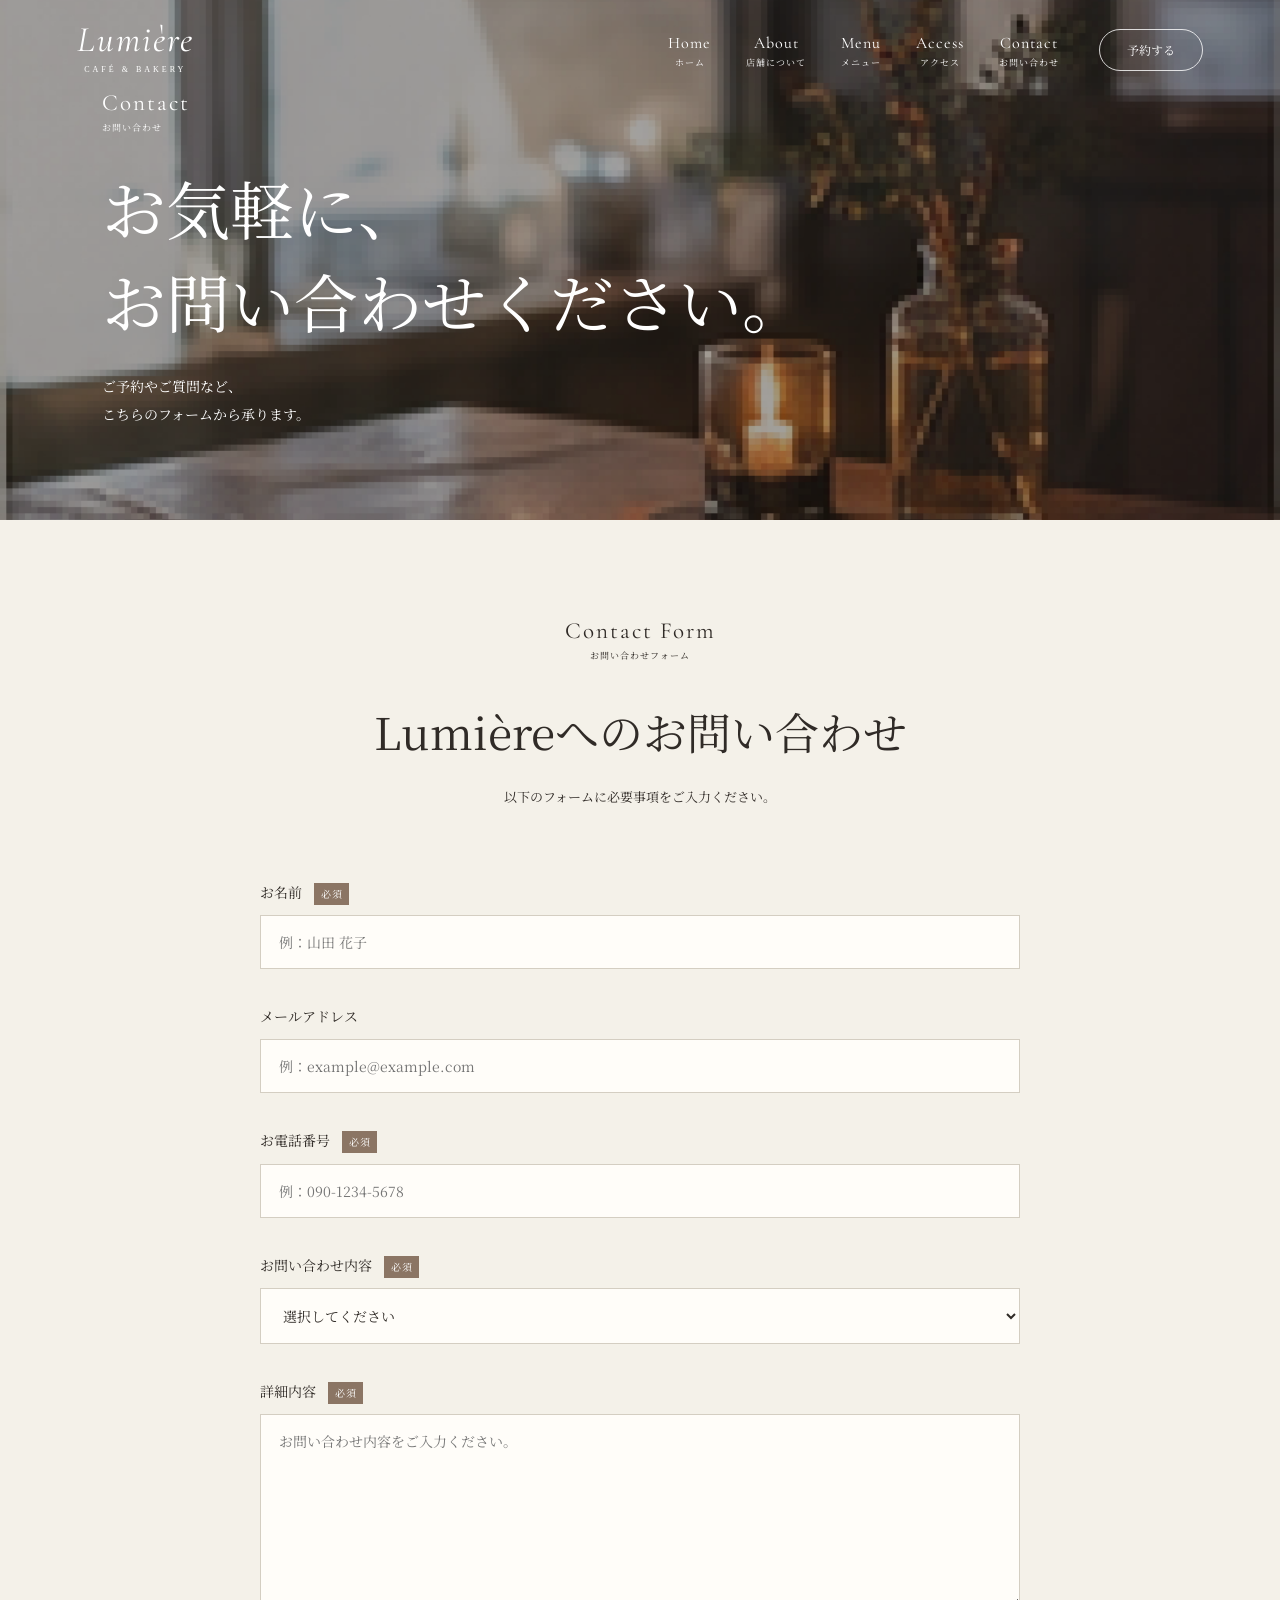
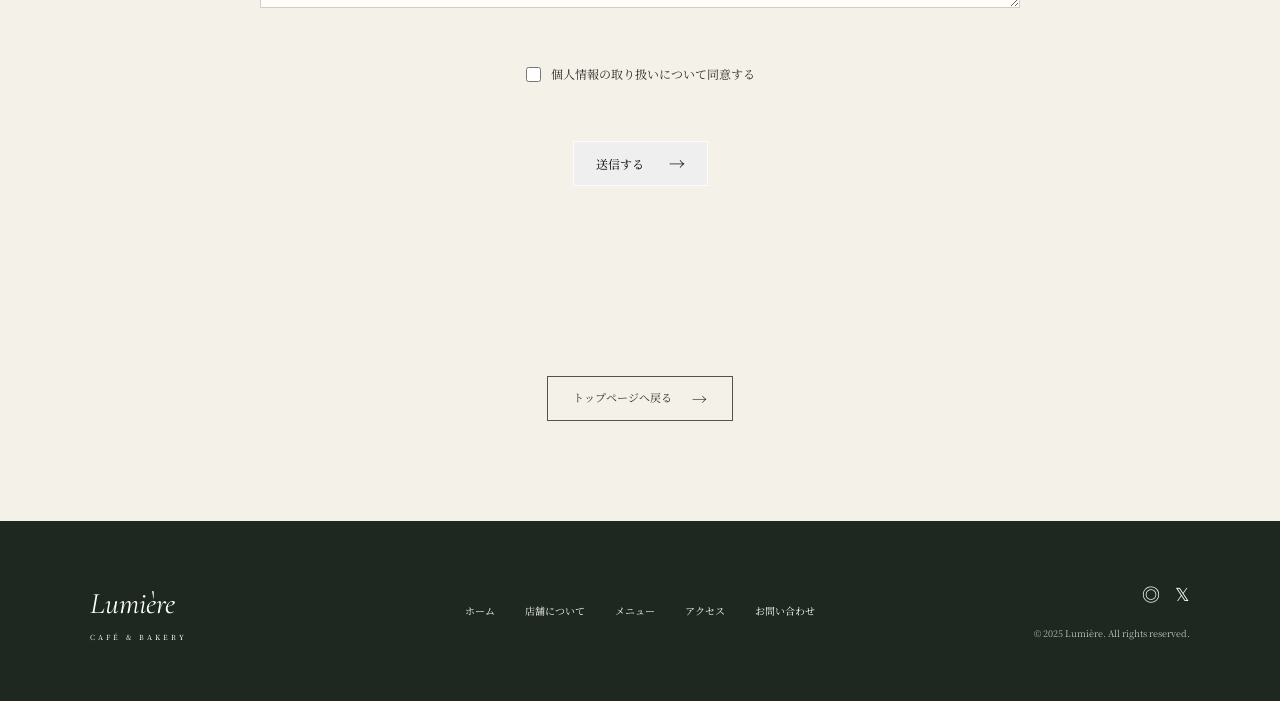
==== contact.html @ fac1e692 "お問い合わせフォームの送信完了画面を追加" ====
<!DOCTYPE html>
<html lang="ja">
<head>
    <meta charset="UTF-8">
    <meta name="viewport" content="width=device-width, initial-scale=1.0">

    <title>Contact | Lumière Café & Bakery</title>

    <meta
        name="description"
        content="Lumièreへのご予約・お問い合わせはこちらから。"
    >

    <link rel="stylesheet" href="style.css">

    <!-- Google Fonts -->
    <link rel="preconnect" href="https://fonts.googleapis.com">
    <link rel="preconnect" href="https://fonts.gstatic.com" crossorigin>

    <link
        href="https://fonts.googleapis.com/css2?family=Cormorant+Garamond:wght@400;500;600&family=Noto+Serif+JP:wght@400;500;600&display=swap"
        rel="stylesheet"
    >
</head>

<body>

<!-- =========================
     Header
========================= -->

<header class="header">

    <a href="index.html" class="logo">
        <span class="logo-main">Lumière</span>
        <span class="logo-sub">CAFÉ & BAKERY</span>
    </a>

    <nav class="nav">

        <a href="index.html#home">
            Home
            <span>ホーム</span>
        </a>

        <a href="index.html#about">
            About
            <span>店舗について</span>
        </a>

        <a href="index.html#menu">
            Menu
            <span>メニュー</span>
        </a>

        <a href="index.html#access">
            Access
            <span>アクセス</span>
        </a>

        <a href="contact.html">
            Contact
            <span>お問い合わせ</span>
        </a>

    </nav>

    <a href="contact.html" class="reserve-button">
        予約する
    </a>

    <button class="menu-button" aria-label="メニューを開く">
        <span></span>
        <span></span>
        <span></span>
    </button>

</header>


<main>

<!-- =========================
     Contact Hero
========================= -->

<section class="subpage-hero contact-hero">

    <div class="subpage-hero-image">

        <img
            src="images/contact.jpg"
            alt="Lumièreの店内"
        >

    </div>

    <div class="subpage-hero-overlay"></div>

    <div class="subpage-hero-content">

        <p class="section-label">
            Contact
        </p>

        <span class="section-label-jp">
            お問い合わせ
        </span>

        <h1>
            お気軽に、<br>
            お問い合わせください。
        </h1>

        <p>
            ご予約やご質問など、<br>
            こちらのフォームから承ります。
        </p>

    </div>

</section>


<!-- =========================
     Contact Form
========================= -->

<section class="contact-form-section section">

    <div class="contact-form-heading">

        <p class="section-label">
            Contact Form
        </p>

        <span class="section-label-jp">
            お問い合わせフォーム
        </span>

        <h2>
            Lumièreへのお問い合わせ
        </h2>

        <p>
            以下のフォームに必要事項をご入力ください。
        </p>

    </div>


    <form class="contact-form" id="contactForm">

        <!-- お名前 -->

        <div class="form-group">

            <label for="name">
                お名前
                <span class="required">必須</span>
            </label>

            <input
                type="text"
                id="name"
                name="name"
                placeholder="例：山田 花子"
                required
            >

        </div>


        <!-- メールアドレス -->

        <div class="form-group">

            <label for="email">
                メールアドレス
            </label>

            <input
                type="email"
                id="email"
                name="email"
                placeholder="例：example@example.com"
                required
            >

        </div>


        <!-- 電話番号 -->

        <div class="form-group">

            <label for="tel">
                お電話番号
                <span class="required">必須</span>
            </label>

            <input
                type="tel"
                id="tel"
                name="tel"
                placeholder="例：090-1234-5678"
                required
            >

        </div>


        <!-- 問い合わせ種類 -->

        <div class="form-group">

            <label for="category">
                お問い合わせ内容
                <span class="required">必須</span>
            </label>

            <select
                id="category"
                name="category"
                required
            >

                <option value="">
                    選択してください
                </option>

                <option value="reservation">
                    ご予約について
                </option>

                <option value="menu">
                    メニューについて
                </option>

                <option value="access">
                    アクセスについて
                </option>

                <option value="other">
                    その他
                </option>

            </select>

        </div>


        <!-- 詳細内容 -->

        <div class="form-group">

            <label for="message">
                詳細内容
                <span class="required">必須</span>
            </label>

            <textarea
                id="message"
                name="message"
                rows="8"
                placeholder="お問い合わせ内容をご入力ください。"
                required
            ></textarea>

        </div>


        <!-- 同意 -->

        <div class="form-agreement">

            <label>

                <input
                    type="checkbox"
                    required
                >

                <span>
                    個人情報の取り扱いについて同意する
                </span>

            </label>

        </div>


        <!-- 送信 -->

        <div class="form-submit">

            <button
                type="submit"
                class="outline-button"
            >
                送信する
                <span>→</span>
            </button>

        </div>

        </form>

        <div class="form-success" id="formSuccess">

        <p class="section-label">
            Thank You
        </p>

        <span class="section-label-jp">
            送信完了
        </span>

        <h2>
            お問い合わせを<br>
            受け付けました。
        </h2>

        <p>
            お問い合わせありがとうございます。<br>
            内容を確認のうえ、担当者よりご連絡いたします。
        </p>

    <a href="index.html" class="text-button">
        トップページへ戻る
        <span>→</span>
    </a>

</div>

</section>


<!-- =========================
     Back
========================= -->

<section class="contact-back">

    <a
        href="index.html"
        class="text-button"
    >
        トップページへ戻る
        <span>→</span>
    </a>

</section>

</main>


<!-- =========================
     Footer
========================= -->

<footer class="footer">

    <div class="footer-logo">

        <span>Lumière</span>
        <small>CAFÉ & BAKERY</small>

    </div>

    <nav class="footer-nav">

        <a href="index.html#home">
            ホーム
        </a>

        <a href="index.html#about">
            店舗について
        </a>

        <a href="index.html#menu">
            メニュー
        </a>

        <a href="index.html#access">
            アクセス
        </a>

        <a href="contact.html">
            お問い合わせ
        </a>

    </nav>

    <div class="footer-right">

        <div class="sns">
            <a href="#">◎</a>
            <a href="#">𝕏</a>
        </div>

        <p>
            © 2025 Lumière. All rights reserved.
        </p>

    </div>

</footer>


<script src="script.js"></script>

</body>
</html>
---- style.css ----
/* =========================
   Reset
========================= */

* {
    margin: 0;
    padding: 0;
    box-sizing: border-box;
}

html {
    scroll-behavior: smooth;
}

body {
    color: #302b27;
    background: #f4f1e9;
    font-family: "Noto Serif JP", serif;
    line-height: 1.8;
}

img {
    display: block;
    width: 100%;
    height: 100%;
    object-fit: cover;
}

a {
    color: inherit;
    text-decoration: none;
}

button {
    font-family: inherit;
}


/* =========================
   Header
========================= */

.header {
    position: absolute;
    top: 0;
    left: 0;
    z-index: 100;

    width: 100%;
    height: 100px;

    display: flex;
    align-items: center;

    padding: 0 6vw;

    color: white;
}


/* Logo */

.logo {
    display: flex;
    flex-direction: column;

    margin-right: auto;
}

.logo-main {
    font-family: "Cormorant Garamond", serif;
    font-size: 36px;
    font-style: italic;
    line-height: 1;
    letter-spacing: 2px;
}

.logo-sub {
    font-family: serif;
    font-size: 8px;
    letter-spacing: 3px;
    text-align: center;
    margin-top: 5px;
}


/* Navigation */

.nav {
    display: flex;
    gap: 35px;
    align-items: center;
}

.nav a {
    position: relative;

    font-family: "Cormorant Garamond", serif;
    font-size: 16px;
    letter-spacing: 1px;

    text-align: center;
}

.nav a span {
    display: block;

    font-family: "Noto Serif JP", serif;
    font-size: 9px;

    margin-top: -2px;
    letter-spacing: 1px;
}


/* Reservation */

.reserve-button {
    margin-left: 40px;

    border: 1px solid rgba(255,255,255,.8);
    border-radius: 30px;

    padding: 9px 27px;

    font-size: 12px;

    transition: .3s;
}

.reserve-button:hover {
    background: white;
    color: #292c27;
}


/* Mobile menu */

.menu-button {
    display: none;

    width: 40px;
    height: 40px;

    border: none;
    background: transparent;

    cursor: pointer;
}

.menu-button span {
    display: block;

    width: 25px;
    height: 1px;

    margin: 6px auto;

    background: white;
}


/* =========================
   Hero
========================= */

.hero {
    position: relative;

    height: 100vh;
    min-height: 700px;

    overflow: hidden;

    color: white;
}

.hero-bg {
    position: absolute;
    inset: 0;
}

.hero-overlay {
    position: absolute;
    inset: 0;

    background:
        linear-gradient(
            90deg,
            rgba(20, 15, 12, .75),
            rgba(20, 15, 12, .25) 65%,
            rgba(20, 15, 12, .35)
        );
}

.hero-content {
    position: absolute;

    left: 10%;
    top: 50%;

    transform: translateY(-45%);

    z-index: 2;
}

.hero-small {
    font-size: 13px;
    letter-spacing: 3px;

    margin-bottom: 20px;
}

.hero h1 {
    font-family: "Noto Serif JP", serif;

    font-size: clamp(38px, 4vw, 60px);

    line-height: 1.5;
    font-weight: 400;

    letter-spacing: 8px;

    margin-bottom: 20px;
}

.hero-description {
    font-size: 13px;
    line-height: 2.2;

    margin-bottom: 30px;
}


/* Hero button */

.outline-button {
    display: inline-flex;

    align-items: center;
    justify-content: center;

    gap: 25px;

    min-width: 135px;

    padding: 10px 20px;

    border: 1px solid rgba(255,255,255,.8);

    font-size: 12px;

    transition: .3s;
}

.outline-button:hover {
    background: white;
    color: #302b27;
}

.outline-button span {
    font-size: 16px;
}


/* Handwritten text */

.hero-message {
    position: absolute;

    right: 6%;
    bottom: 15%;

    font-family: "Cormorant Garamond", serif;

    font-style: italic;
    font-size: 20px;

    line-height: 1.5;

    transform: rotate(-7deg);

    opacity: .85;
}


/* =========================
   Common Section
========================= */

.section {
    padding: 100px 7vw;
}

.section-label {
    font-family: "Cormorant Garamond", serif;

    font-size: 23px;
    letter-spacing: 2px;

    line-height: 1;
}

.section-label-jp {
    display: block;

    font-size: 9px;

    margin-top: 5px;
    margin-bottom: 25px;

    letter-spacing: 1px;
}


/* =========================
   About
========================= */

.about {
    display: grid;

    grid-template-columns:
        1.15fr
        1.2fr
        .8fr;

    gap: 40px;

    align-items: center;

    background: #f4f1e9;
}

.about-image {
    height: 500px;
}

.about-content {
    padding: 30px;
}

.about-content h2 {
    font-size: 30px;

    font-weight: 400;
    line-height: 1.7;

    margin-bottom: 25px;
}

.about-content p:not(.section-label) {
    font-size: 13px;
    line-height: 2.1;

    margin-bottom: 10px;
}

.about-small-image {
    height: 400px;
    margin-top: 70px;
}


/* Text button */

.text-button {
    display: inline-flex;

    align-items: center;
    gap: 20px;

    border: 1px solid #55534d;

    padding: 8px 25px;

    font-size: 11px;

    margin-top: 20px;

    transition: .3s;
}

.text-button:hover {
    background: #30372f;
    color: white;
}

.text-button span {
    font-size: 15px;
}


/* =========================
   Menu
========================= */

.menu {
    background: #1e2821;
    color: #f4f1e9;

    display: grid;

    grid-template-columns: 220px 1fr;

    gap: 60px;
}

.menu-intro {
    padding-top: 10px;
}

.menu-intro > p:not(.section-label) {
    font-size: 12px;

    line-height: 2;

    margin-bottom: 20px;
}

.menu .outline-button {
    border-color: rgba(255,255,255,.7);
}


.menu-items {
    display: grid;

    grid-template-columns:
        repeat(4, 1fr);

    gap: 20px;
}

.menu-image {
    aspect-ratio: 1 / 1;

    overflow: hidden;

    margin-bottom: 12px;
}

.menu-item img {
    transition: transform .5s;
}

.menu-item:hover img {
    transform: scale(1.05);
}

.menu-item h3 {
    font-family: "Cormorant Garamond", serif;

    font-size: 18px;
    font-weight: 500;

    line-height: 1.2;
}

.menu-jp {
    font-size: 9px;
    opacity: .8;

    margin-top: 3px;
}

.price {
    display: block;

    font-size: 11px;

    margin-top: 3px;
}

/* =========================
   Gallery
========================= */

.gallery {
    display: grid;

    grid-template-columns:
        1.3fr
        1fr;

    gap: 70px;

    align-items: center;

    background: #f4f1e9;
}


/* Gallery Images */

.gallery-images {
    display: grid;

    grid-template-columns:
        1.2fr
        1fr;

    gap: 8px;

    height: 400px;
}


/* 大きい画像 */

.gallery-large {
    width: 100%;
    height: 400px;

    object-fit: cover;
    object-position: center;

    overflow: hidden;
}


/* 右側 */

.gallery-grid {
    display: grid;

    grid-template-columns: 1fr;
    grid-template-rows: 1fr 1fr;

    gap: 8px;

    height: 400px;
}


/* 右側の画像 */

.gallery-grid img {
    width: 100%;
    height: 100%;

    object-fit: cover;
    object-position: center;

    min-height: 0;
}


/* Gallery Content */

.gallery-content {
    position: relative;

    padding: 30px;
}

.gallery-content > p:not(.section-label) {
    font-size: 13px;

    line-height: 2.2;

    max-width: 450px;
}

.handwritten {
    position: absolute;

    right: 0;
    bottom: -50px;

    font-family: "Cormorant Garamond", serif;

    font-style: italic;
    font-size: 22px !important;

    line-height: 1.2 !important;

    transform: rotate(-8deg);

    opacity: .7;
}


/* =========================
   Information
========================= */

.information {
    padding-top: 30px;

    display: grid;

    grid-template-columns: 1fr 1fr;

    gap: 20px;
}

.info-box {
    display: grid;

    grid-template-columns: 1fr 1fr;

    min-height: 270px;

    border: 1px solid #dedbd3;

    background: rgba(255,255,255,.25);
}

.info-text {
    padding: 30px;
}

.info-text > p:not(.section-label) {
    font-size: 11px;

    line-height: 2;

    margin-bottom: 10px;
}

.map {
    position: relative;

    display: flex;

    justify-content: center;
    align-items: center;

    background:
        repeating-linear-gradient(
            45deg,
            #e9e7e0,
            #e9e7e0 20px,
            #e2dfd6 20px,
            #e2dfd6 22px
        );

    color: #777;
}

.map-pin {
    position: absolute;

    font-size: 30px;

    color: #30372f;

    transform: translateY(-20px);
}

.map span {
    margin-top: 70px;

    font-family: "Cormorant Garamond", serif;

    font-size: 20px;
}


.contact-image {
    overflow: hidden;
}


/* =========================
   Footer
========================= */

.footer {
    min-height: 180px;

    padding: 45px 7vw;

    display: grid;

    grid-template-columns:
        1fr
        2fr
        1fr;

    align-items: center;

    background: #1e2821;

    color: white;
}


/* Footer logo */

.footer-logo {
    display: flex;
    flex-direction: column;
}

.footer-logo span {
    font-family: "Cormorant Garamond", serif;

    font-size: 30px;

    font-style: italic;
}

.footer-logo small {
    font-size: 7px;

    letter-spacing: 3px;
}


/* Footer nav */

.footer-nav {
    display: flex;

    justify-content: center;

    gap: 30px;

    font-size: 10px;
}


/* Footer right */

.footer-right {
    text-align: right;
}

.sns {
    display: flex;

    justify-content: flex-end;

    gap: 15px;

    margin-bottom: 15px;
}

.sns a {
    font-family: sans-serif;

    font-size: 18px;
}

.footer-right p {
    font-size: 9px;

    opacity: .7;
}


/* =========================
   Responsive
========================= */

@media (max-width: 1000px) {

    .nav {
        gap: 18px;
    }

    .nav a {
        font-size: 14px;
    }

    .reserve-button {
        margin-left: 20px;
        padding: 8px 18px;
    }

    .about {
        grid-template-columns: 1fr 1fr;
    }

    .about-small-image {
        display: none;
    }

    .menu {
        grid-template-columns: 1fr;
    }

    .menu-items {
        grid-template-columns: repeat(2, 1fr);
    }

    .gallery {
        grid-template-columns: 1fr;
    }

    .information {
        grid-template-columns: 1fr;
    }

}


@media (max-width: 700px) {

    .header {
        height: 80px;
        padding: 0 25px;
    }

    .logo-main {
        font-size: 30px;
    }

    .nav {
        display: none;

        position: absolute;

        top: 80px;
        left: 0;

        width: 100%;

        padding: 30px;

        flex-direction: column;

        gap: 20px;

        background: rgba(25,30,26,.97);
    }

    .nav.active {
        display: flex;
    }

    .nav a {
        font-size: 18px;
    }

    .nav a span {
        font-size: 9px;
    }

    .reserve-button {
        display: none;
    }

    .menu-button {
        display: block;
    }


    /* Hero */

    .hero {
        min-height: 650px;
    }

    .hero-content {
        left: 25px;
        right: 25px;
    }

    .hero h1 {
        font-size: 35px;
        letter-spacing: 5px;
    }

    .hero-description {
        font-size: 11px;
    }

    .hero-message {
        right: 20px;
        bottom: 10%;
        font-size: 16px;
    }


    /* Sections */

    .section {
        padding: 70px 25px;
    }


    /* About */

    .about {
        display: block;
    }

    .about-image {
        height: 350px;
        margin-bottom: 30px;
    }

    .about-content {
        padding: 0;
    }

    .about-content h2 {
        font-size: 25px;
    }


    /* Menu */

    .menu {
        display: block;
    }

    .menu-intro {
        margin-bottom: 40px;
    }

    .menu-items {
        grid-template-columns: 1fr 1fr;
        gap: 25px 12px;
    }


    /* Gallery */

    .gallery-images {
        height: auto;

        grid-template-columns: 1fr;
    }

    .gallery-large {
        height: 300px;
    }

    .gallery-grid {
        height: 250px;
    }

    .gallery-content {
        padding: 20px 0;
    }

    .handwritten {
        position: static;
        margin-top: 50px;
    }


    /* Information */

    .info-box {
        grid-template-columns: 1fr;
    }

    .map {
        min-height: 200px;
    }

    .contact-image {
        min-height: 220px;
    }


    /* Footer */

    .footer {
        grid-template-columns: 1fr;

        gap: 30px;

        text-align: center;

        padding: 40px 25px;
    }

    .footer-nav {
        flex-wrap: wrap;
        gap: 15px;
    }

    .footer-right {
        text-align: center;
    }

    .sns {
        justify-content: center;
    }

}

/* =========================
   Scroll Animation
========================= */

.section {
    opacity: 0;
    transform: translateY(30px);
    transition: opacity .8s ease, transform .8s ease;
}

.section.show {
    opacity: 1;
    transform: translateY(0);
}

/* =========================
   About Detail Page
========================= */

.subpage-hero {
    position: relative;
    height: 520px;
    overflow: hidden;
}

.subpage-hero-image {
    position: absolute;
    inset: 0;
}

.subpage-hero-image img {
    width: 100%;
    height: 100%;
    object-fit: cover;
}

.subpage-hero-overlay {
    position: absolute;
    inset: 0;
    background: rgba(35, 30, 26, 0.42);
}

.subpage-hero-content {
    position: relative;
    z-index: 2;
    height: 100%;

    display: flex;
    flex-direction: column;
    justify-content: center;

    padding: 0 8%;
    color: #fff;
}

.subpage-hero-content .section-label {
    color: #fff;
}

.subpage-hero-content .section-label-jp {
    color: #fff;
    margin-bottom: 25px;
}

.subpage-hero-content h1 {
    font-size: clamp(36px, 5vw, 64px);
    font-weight: 400;
    line-height: 1.45;
    margin-bottom: 25px;
}

.subpage-hero-content > p:last-child {
    font-size: 14px;
    line-height: 2;
}


/* =========================
   About Concept
========================= */

.about-detail {
    display: grid;
    grid-template-columns: 1fr 1fr;
    gap: 90px;
    align-items: center;
}

.about-detail-image {
    height: 520px;
    overflow: hidden;
}

.about-detail-image img {
    width: 100%;
    height: 100%;
    object-fit: cover;
}

.about-detail-content {
    padding-right: 8%;
}

.about-detail-content h2 {
    font-size: clamp(30px, 4vw, 46px);
    font-weight: 400;
    line-height: 1.7;
    margin: 35px 0;
}

.about-detail-content p {
    font-size: 14px;
    line-height: 2.4;
    margin-bottom: 20px;
}


/* =========================
   Interior
========================= */

.about-interior {
    background: #eee9de;
}

.about-section-heading {
    text-align: center;
    margin-bottom: 60px;
}

.about-section-heading h2 {
    font-size: clamp(28px, 4vw, 44px);
    font-weight: 400;
    line-height: 1.7;
    margin-top: 30px;
}

.about-interior-grid {
    display: grid;
    grid-template-columns: 1.5fr 1fr;
    gap: 12px;
    max-width: 1000px;
    margin: 0 auto;
}

.about-interior-large {
    height: 500px;
}

.about-interior-small {
    height: 500px;
}

.about-interior-grid img {
    width: 100%;
    height: 100%;
    object-fit: cover;
}


/* =========================
   Commitment
========================= */

.about-commitment-heading {
    text-align: center;
    margin-bottom: 70px;
}

.about-commitment-heading h2 {
    font-size: clamp(28px, 4vw, 44px);
    font-weight: 400;
    line-height: 1.7;
    margin-top: 30px;
}

.commitment-items {
    display: grid;
    grid-template-columns: repeat(3, 1fr);
    gap: 50px;
    max-width: 1100px;
    margin: 0 auto;
}

.commitment-item {
    text-align: center;
}

.commitment-number {
    font-family: "Cormorant Garamond", serif;
    font-size: 18px;
    letter-spacing: 0.15em;
    margin-bottom: 20px;
}

.commitment-item h3 {
    font-family: "Cormorant Garamond", serif;
    font-size: 34px;
    font-weight: 500;
    letter-spacing: 0.05em;
}

.commitment-item h4 {
    font-size: 15px;
    font-weight: 500;
    margin: 10px 0 25px;
}

.commitment-item p {
    font-size: 13px;
    line-height: 2.3;
    text-align: left;
}


/* =========================
   Seasonal
========================= */

.about-season {
    display: grid;
    grid-template-columns: 1fr 1fr;
    gap: 80px;
    align-items: center;
    background: #eee9de;
}

.about-season-image {
    height: 520px;
}

.about-season-image img {
    width: 100%;
    height: 100%;
    object-fit: cover;
}

.about-season-content {
    padding-right: 10%;
}

.about-season-content h2 {
    font-size: clamp(30px, 4vw, 46px);
    font-weight: 400;
    margin: 30px 0;
}

.about-season-content p {
    font-size: 14px;
    line-height: 2.4;
    margin-bottom: 18px;
}


/* =========================
   About Message
========================= */

.about-message {
    text-align: center;
    padding-top: 140px;
    padding-bottom: 140px;
}

.about-message h2 {
    font-size: clamp(32px, 5vw, 54px);
    font-weight: 400;
    line-height: 1.7;
    margin: 35px 0;
}

.about-message > p:not(.section-label):not(.section-label-jp) {
    font-size: 14px;
    line-height: 2.5;
    margin-bottom: 25px;
}


/* =========================
   About Responsive
========================= */

@media (max-width: 700px) {

    .subpage-hero {
        height: 480px;
    }

    .subpage-hero-content {
        padding: 0 25px;
    }

    .subpage-hero-content h1 {
        font-size: 36px;
    }


    .about-detail {
        grid-template-columns: 1fr;
        gap: 45px;
    }

    .about-detail-image {
        height: 350px;
    }

    .about-detail-content {
        padding-right: 0;
    }


    .about-interior-grid {
        grid-template-columns: 1fr;
    }

    .about-interior-large,
    .about-interior-small {
        height: 300px;
    }


    .commitment-items {
        grid-template-columns: 1fr;
        gap: 60px;
    }


    .about-season {
        grid-template-columns: 1fr;
        gap: 40px;
    }

    .about-season-image {
        height: 350px;
    }

    .about-season-content {
        padding-right: 0;
    }


    .about-message {
        padding-top: 90px;
        padding-bottom: 90px;
    }

}

/* =========================
   Contact Page
========================= */

.contact-form-section {
    background: #f4f1e9;
}

.contact-form-heading {
    text-align: center;
    margin-bottom: 70px;
}

.contact-form-heading h2 {
    font-size: clamp(28px, 4vw, 44px);
    font-weight: 400;
    line-height: 1.7;
    margin: 30px 0 15px;
}

.contact-form-heading > p:last-child {
    font-size: 13px;
    line-height: 2;
}


/* Form */

.contact-form {
    max-width: 760px;
    margin: 0 auto;
}

.form-group {
    margin-bottom: 35px;
}

.form-group label {
    display: block;
    font-size: 14px;
    margin-bottom: 10px;
}

.required {
    display: inline-block;
    margin-left: 8px;
    padding: 2px 7px;

    font-size: 10px;

    color: #fff;
    background: #8b7564;

    letter-spacing: 0.05em;
}


/* Input */

.form-group input,
.form-group select,
.form-group textarea {
    width: 100%;

    padding: 16px 18px;

    border: 1px solid #d4cec2;

    background: #fffdf9;

    color: #302b27;

    font-family: "Noto Serif JP", serif;
    font-size: 14px;

    border-radius: 0;

    outline: none;
}

.form-group input:focus,
.form-group select:focus,
.form-group textarea:focus {
    border-color: #8b7564;
}

.form-group textarea {
    resize: vertical;
    min-height: 180px;
}


/* Agreement */

.form-agreement {
    margin-top: 45px;
    text-align: center;
}

.form-agreement label {
    display: inline-flex;
    align-items: center;
    gap: 10px;

    font-size: 12px;

    cursor: pointer;
}

.form-agreement input {
    width: 15px;
    height: 15px;
}


/* Submit */

.form-submit {
    margin-top: 50px;
    text-align: center;
}

.form-submit button {
    cursor: pointer;
}


/* Back */

.contact-back {
    padding: 70px 20px 100px;
    text-align: center;
}


/* =========================
   Contact Responsive
========================= */

@media (max-width: 700px) {

    .contact-form {
        width: 100%;
    }

    .contact-form-heading {
        margin-bottom: 50px;
    }

    .form-group {
        margin-bottom: 28px;
    }

    .form-group input,
    .form-group select,
    .form-group textarea {
        padding: 14px;
        font-size: 13px;
    }

    .form-agreement {
        text-align: left;
    }

}

/* =========================
   Form Success
========================= */

.form-success {
    display: none;

    max-width: 760px;
    margin: 0 auto;

    padding: 80px 30px;

    text-align: center;
    background: #eee9de;
}

.form-success h2 {
    font-size: clamp(28px, 4vw, 44px);
    font-weight: 400;
    line-height: 1.7;

    margin: 30px 0;
}

.form-success p:not(.section-label) {
    font-size: 13px;
    line-height: 2.3;
    margin-bottom: 35px;
}
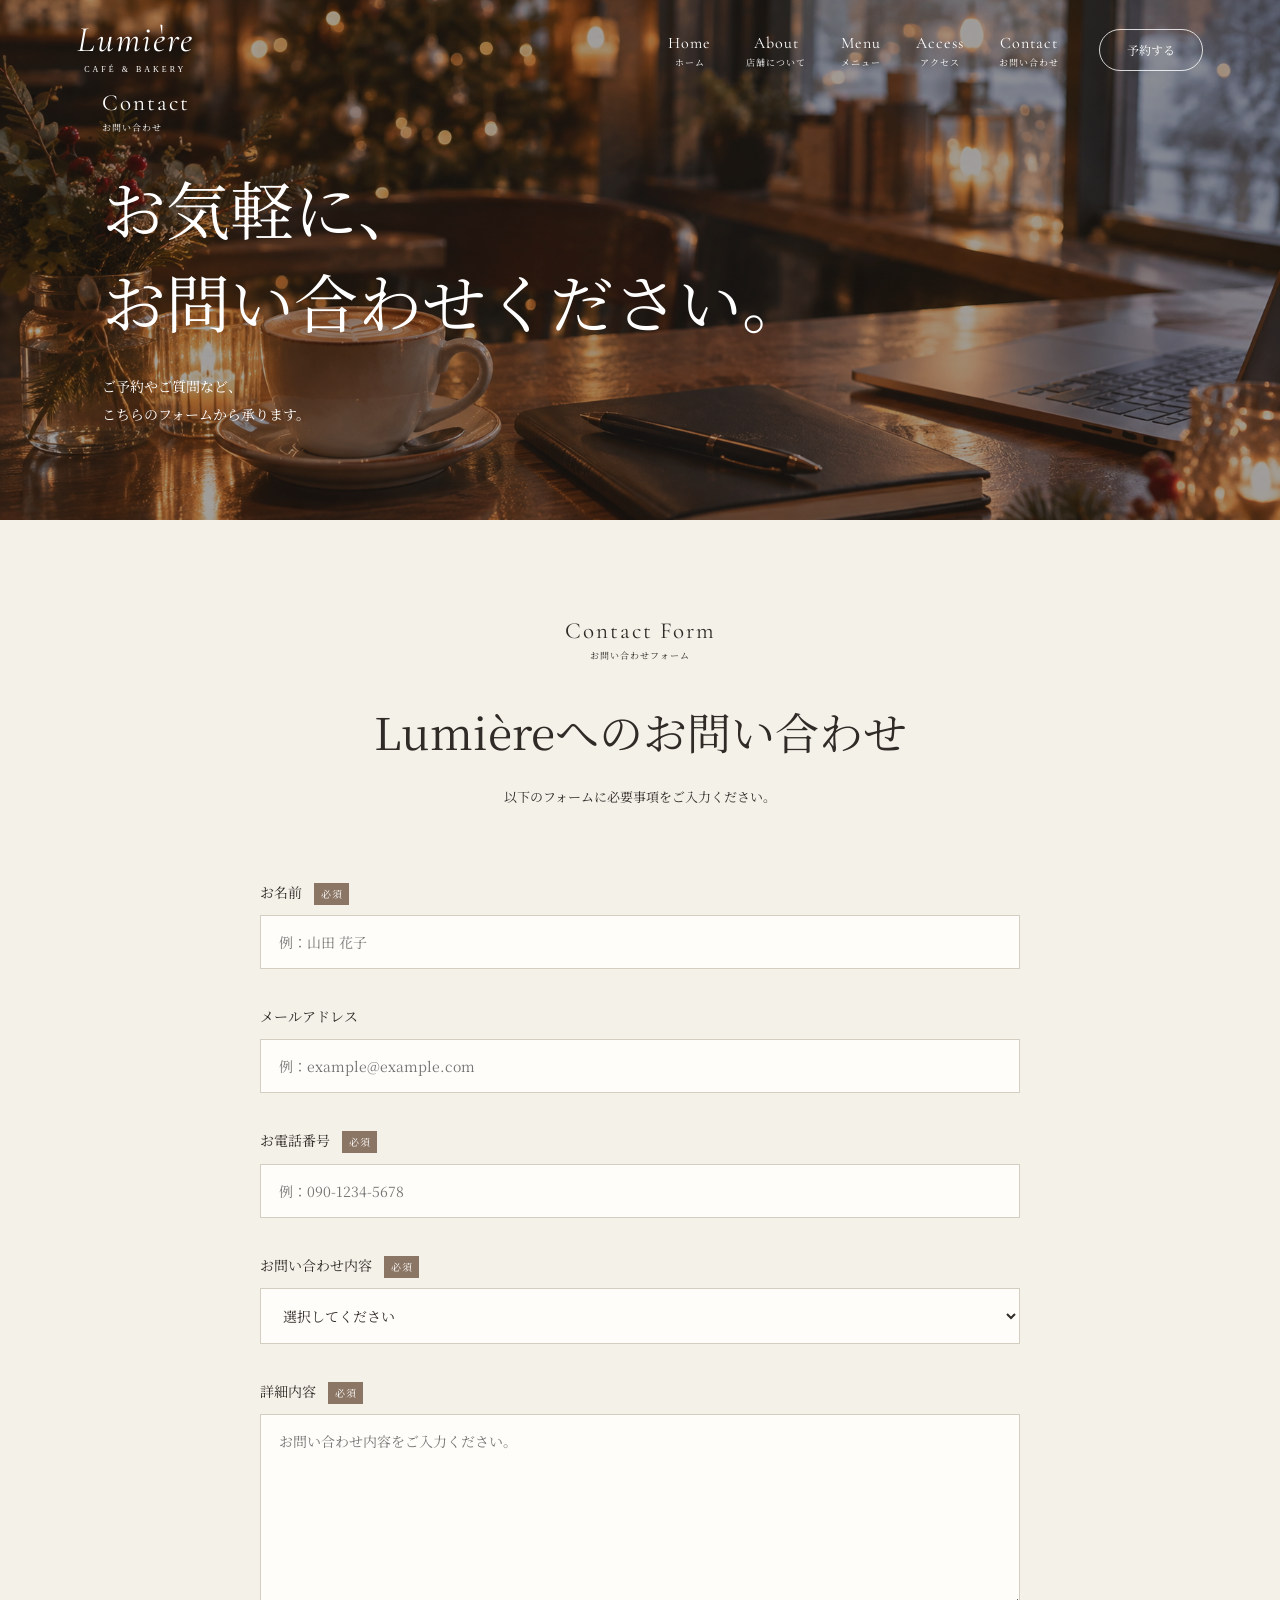
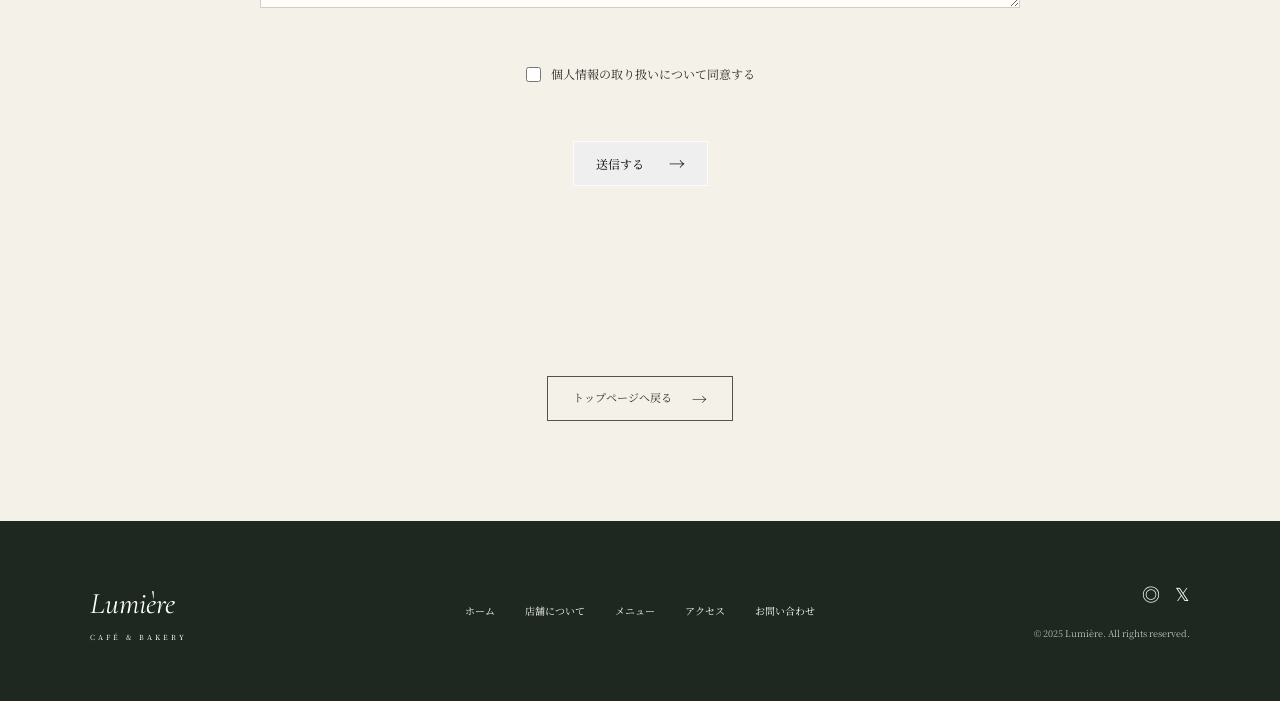
==== commit 4ccb517c: "contact header add" ====
--- a/contact.html
+++ b/contact.html
@@ -89,7 +89,7 @@
     <div class="subpage-hero-image">
 
         <img
-            src="images/contact.jpg"
+            src="images/contact_header.jpg"
             alt="Lumièreの店内"
         >
 
